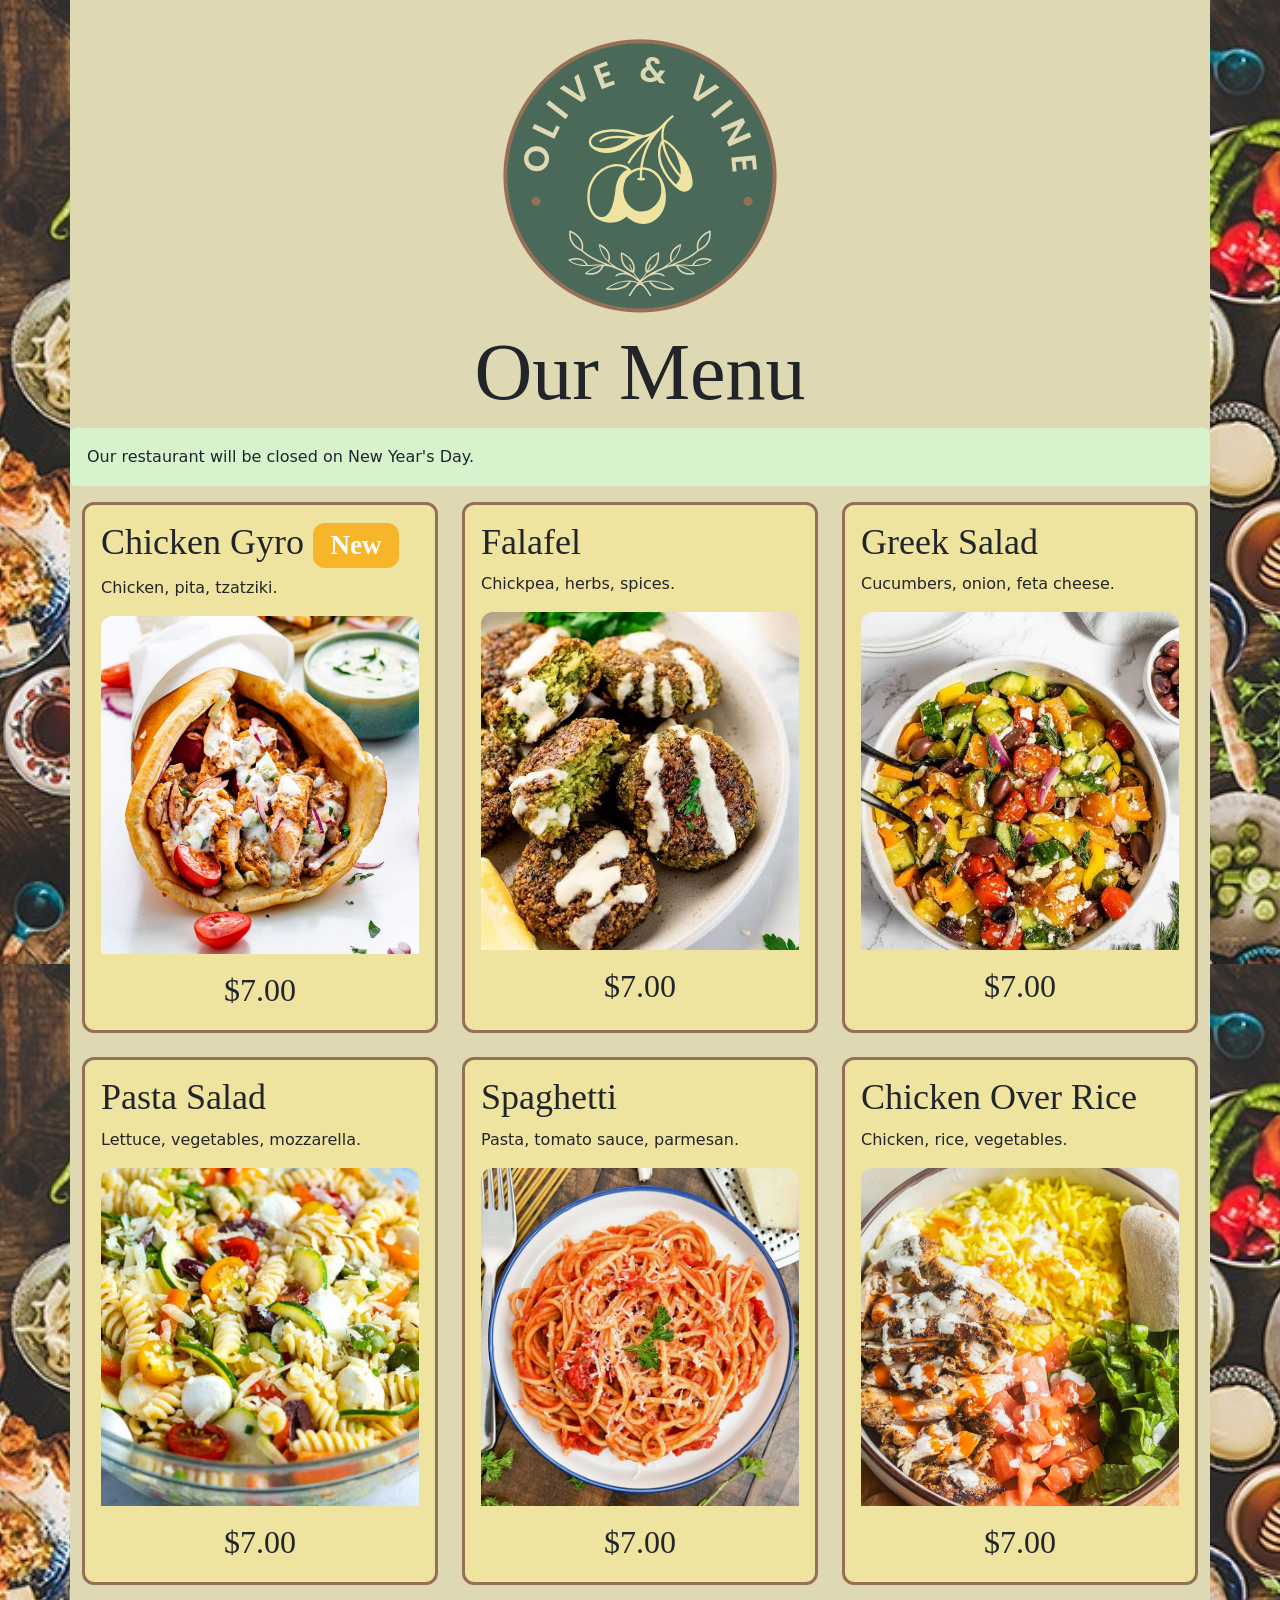
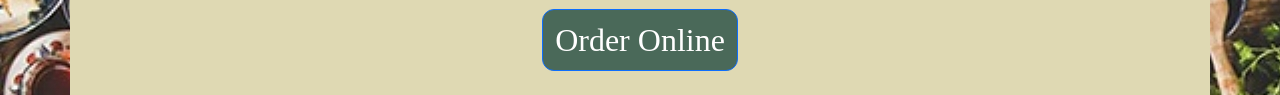
==== index.html @ fb7b9b20 "Fix images" ====
<!DOCTYPE html>
<html>
<head>
    <title>Olive & Vine Menu</title>
    <link href="https://cdn.jsdelivr.net/npm/bootstrap@5.3.8/dist/css/bootstrap.min.css" rel="stylesheet" integrity="sha384-sRIl4kxILFvY47J16cr9ZwB07vP4J8+LH7qKQnuqkuIAvNWLzeN8tE5YBujZqJLB" crossorigin="anonymous">
    <link rel="stylesheet" href="styles.css">
</head>
<body>
    <div class="container py-4">
        <div class="row">
            <div class="col-12">
                <div class="text-center">
                    <img src="images/logo.png" class="img-fluid" alt="Olive & Vine Logo">
                </div>
            </div>
        </div>

        <div class="row">
            <div class="col-12 text-center">
                <h1>Our Menu</h1>
            </div>
            <div class="col-12 alert">
                Our restaurant will be closed on New Year's Day.
            </div>
        </div>

        <div class="row g-4" id="menu-items">
            <div class="col-6 col-lg-4">
                <div class="card h-100">
                    <div class="card-body">
                        <h2 class="card-title">Chicken Gyro <span class="badge">New</span></h2>
                        <p class="card-text">Chicken, pita, tzatziki.</p>
                        <img src="images/chicken_gyro.jpg" class="card-img-top menu-img" alt="Chicken Gyro">
                        <p class="card-text text-center price">$7.00</p>
                    </div>
                </div>
            </div>           

            <div class="col-6 col-lg-4">
                <div class="card h-100">
                    <div class="card-body">
                        <h2 class="card-title">Falafel</h2>
                        <p class="card-text">Chickpea, herbs, spices.</p>
                        <img src="images/falafel.jpg" class="card-img-top menu-img" alt="Falafel">
                        <p class="card-text text-center price">$7.00</p>
                    </div>
                </div>
            </div>

            <div class="col-6 col-lg-4">
                <div class="card h-100">
                    <div class="card-body">
                        <h2 class="card-title">Greek Salad</h2>
                        <p class="card-text">Cucumbers, onion, feta cheese.</p>
                        <img src="images/greek_salad.jpg" class="card-img-top menu-img" alt="Greek Salad">
                        <p class="card-text text-center price">$7.00</p>
                    </div>
                </div>
            </div>
            
            <div class="col-6 col-lg-4">
                <div class="card h-100">
                    <div class="card-body">
                        <h2 class="card-title">Pasta Salad</h2>
                        <p class="card-text">Lettuce, vegetables, mozzarella.</p>
                        <img src="images/pasta_salad.jpg" class="card-img-top menu-img" alt="Pasta Salad">
                        <p class="card-text text-center price">$7.00</p>
                    </div>
                </div>
            </div>  

            <div class="col-6 col-lg-4">
                <div class="card h-100">
                    <div class="card-body">
                        <h2 class="card-title">Spaghetti</h2>
                        <p class="card-text">Pasta, tomato sauce, parmesan.</p>
                        <img src="images/spaghetti.png" class="card-img-top menu-img" alt="Spaghetti">
                        <p class="card-text text-center price">$7.00</p>
                    </div>
                </div>
            </div>

            <div class="col-6 col-lg-4">
                <div class="card h-100">
                    <div class="card-body">
                        <h2 class="card-title">Chicken Over Rice</h2>
                        <p class="card-text">Chicken, rice, vegetables.</p>
                        <img src="images/chicken_over_rice.jpg" class="card-img-top menu-img" alt="Chicken Over Rice">
                        <p class="card-text text-center price">$7.00</p>
                    </div>
                </div>
            </div>
        </div>

        <div class="row">
            <div class="col-12">
                <div class="text-center">
                    <a type="button" role="button" class="btn btn-primary" href="order.html">Order Online</a>
                </div>
            </div>
        </div>
    </div>
    <script src="https://cdn.jsdelivr.net/npm/bootstrap@5.3.8/dist/js/bootstrap.bundle.min.js" integrity="sha384-FKyoEForCGlyvwx9Hj09JcYn3nv7wiPVlz7YYwJrWVcXK/BmnVDxM+D2scQbITxI" crossorigin="anonymous"></script>
</body>
</html>
---- styles.css ----
body {
    background-image: url(images/menu_bg.jpg);
}

.container {
    background-color: rgb(223, 217, 179);
}

h1 {
    font-family: "Monaco";
    font-size: 80px;
}

.alert {
    background-color: rgba(213, 249, 213, 0.816);
}

#menu-items {
    padding-bottom: 24px;
}

.menu-img {
    height: 350px;
    object-fit: cover;
    border-radius: 12px;
    padding-bottom: 12px;
}

.card-title {
    font-family: "Monaco";
    font-size: 36px;
}

.card {
    background-color: rgb(238, 227, 159);
    border-radius: 12px;
    border: solid rgb(148, 112, 87);
}

.price {
    font-size: 32px;
    font-family: "Monaco";
}

.badge {
    background-color: rgb(247, 182, 42);
    border-radius: 12px;
}

.btn {
    background-color: rgb(74, 105, 89);
    color: white;
    font-size: 32px;
    font-family: "Monaco";
    border-radius: 12px;
}
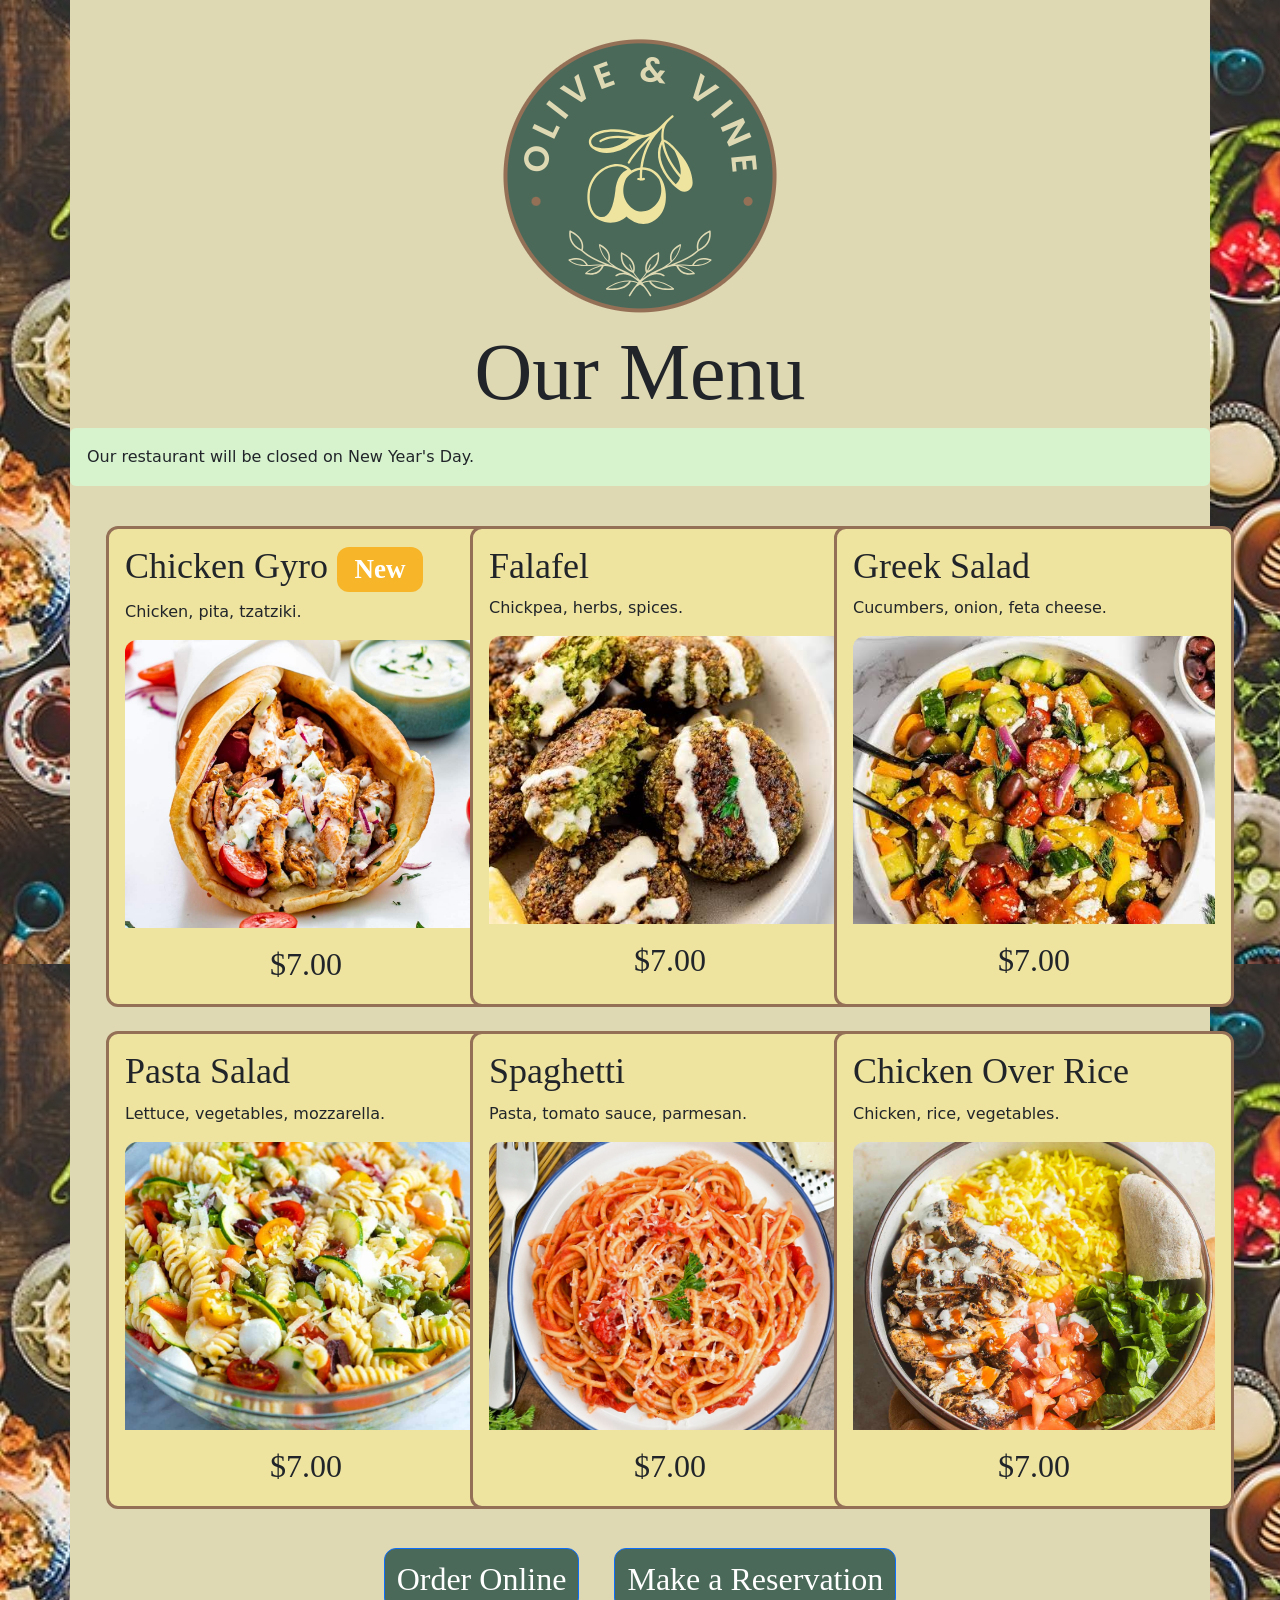
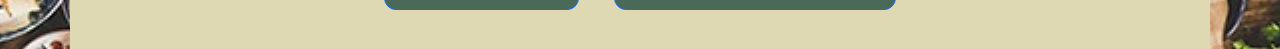
==== commit 7405e8eb: "Add reservation page" ====
--- a/index.html
+++ b/index.html
@@ -1,7 +1,12 @@
 <!DOCTYPE html>
-<html>
+<html lang="en">
 <head>
+    <meta charset="utf-8">
+    <meta name="viewport" content="width=device-width initial-scale=1">
+
     <title>Olive & Vine Menu</title>
+    <meta name="description" content="A website for a concept restaurant Olive & Vine">
+
     <link href="https://cdn.jsdelivr.net/npm/bootstrap@5.3.8/dist/css/bootstrap.min.css" rel="stylesheet" integrity="sha384-sRIl4kxILFvY47J16cr9ZwB07vP4J8+LH7qKQnuqkuIAvNWLzeN8tE5YBujZqJLB" crossorigin="anonymous">
     <link rel="stylesheet" href="styles.css">
 </head>
@@ -96,6 +101,7 @@
             <div class="col-12">
                 <div class="text-center">
                     <a type="button" role="button" class="btn btn-primary" href="order.html">Order Online</a>
+                    <a type="button" role="button" class="btn btn-primary" href="reservation.html">Make a Reservation</a>
                 </div>
             </div>
         </div>
--- a/styles.css
+++ b/styles.css
@@ -16,11 +16,11 @@
 }
 
 #menu-items {
-    padding-bottom: 24px;
+    padding: 24px;
 }
 
 .menu-img {
-    height: 350px;
+    height: 300px;
     object-fit: cover;
     border-radius: 12px;
     padding-bottom: 12px;
@@ -35,6 +35,8 @@
     background-color: rgb(238, 227, 159);
     border-radius: 12px;
     border: solid rgb(148, 112, 87);
+    height: 550px;
+    width: 400px;
 }
 
 .price {
@@ -53,6 +55,10 @@
     font-size: 32px;
     font-family: "Monaco";
     border-radius: 12px;
+    margin: 15px;
 }
 
+label {
+    padding-bottom: 15px;
+}
 
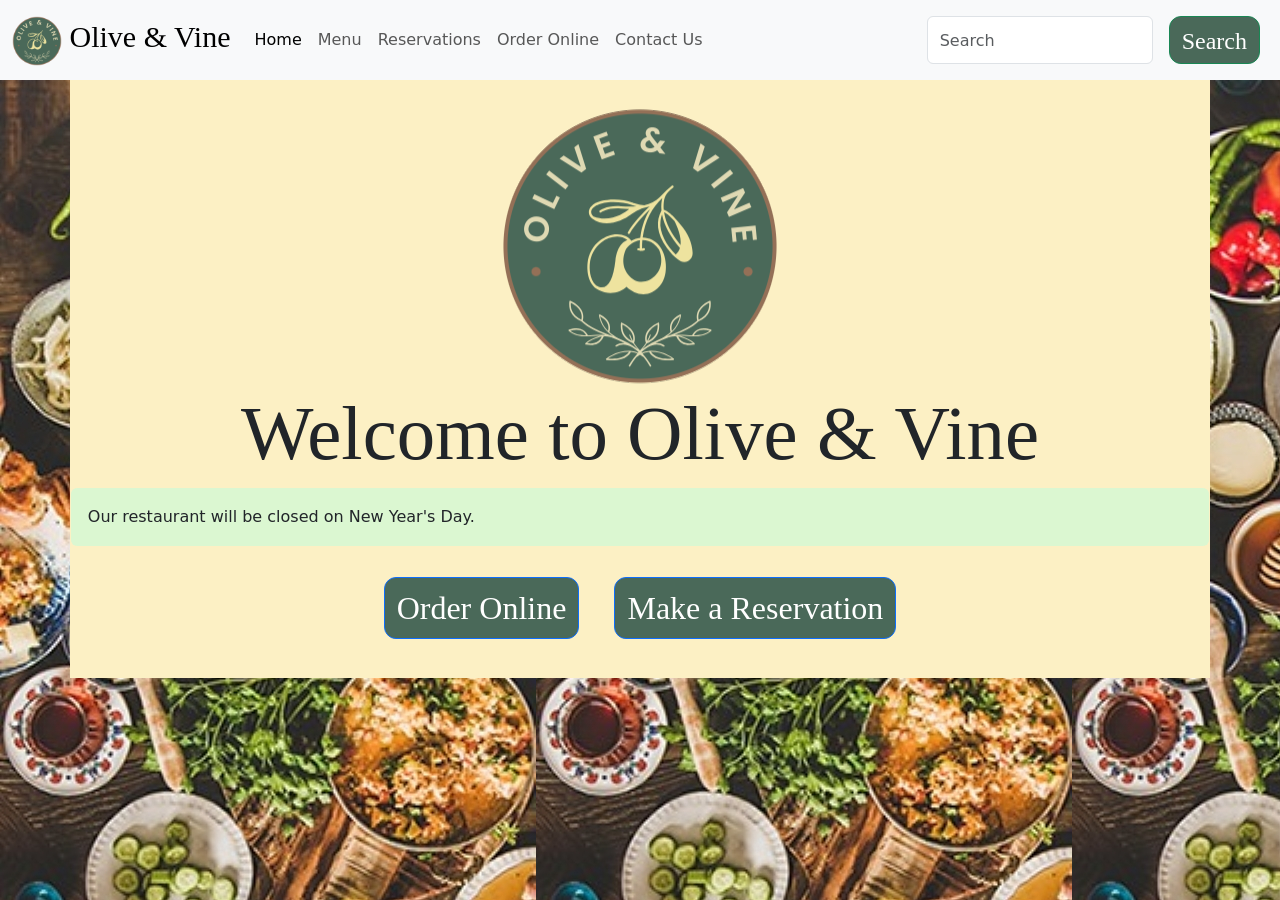
==== commit f702b5b5: "Make menu responisive" ====
--- a/index.html
+++ b/index.html
@@ -4,17 +4,52 @@
     <meta charset="utf-8">
     <meta name="viewport" content="width=device-width initial-scale=1">
 
-    <title>Olive & Vine Menu</title>
+    <title>Olive & Vine</title>
     <meta name="description" content="A website for a concept restaurant Olive & Vine">
 
     <link href="https://cdn.jsdelivr.net/npm/bootstrap@5.3.8/dist/css/bootstrap.min.css" rel="stylesheet" integrity="sha384-sRIl4kxILFvY47J16cr9ZwB07vP4J8+LH7qKQnuqkuIAvNWLzeN8tE5YBujZqJLB" crossorigin="anonymous">
     <link rel="stylesheet" href="styles.css">
 </head>
 <body>
+    <nav class="navigation navbar navbar-expand-lg sticky-top bg-light" >
+        <div class="navigation container-fluid">
+            <a class="navbar-brand nav-logo" href="#">
+                <img src="images/logo.png" alt="Logo" class="nav-logo" width="50" height="50" class="d-inline-block">
+                Olive & Vine
+            </a>
+            <button class="navbar-toggler" type="button" data-bs-toggle="collapse" data-bs-target="#pages" aria-controls="pages" aria-expanded="false" aria-label="Toggle navigation">
+                <span class="navbar-toggler-icon"></span>
+            </button>
+            <div class="collapse navbar-collapse" id="pages">
+                <ul class="navbar-nav me-auto">
+                    <li class="nav-item">
+                        <a class="nav-link active" aria-current="page" href="#">Home</a>
+                    </li>
+                    <li class="nav-item">
+                        <a class="nav-link" href="menu.html">Menu</a>
+                    </li>
+                    <li class="nav-item">
+                        <a class="nav-link" href="reservation.html">Reservations</a>
+                    </li>
+                    <li class="nav-item">
+                        <a class="nav-link" href="order.html">Order Online</a>
+                    </li>
+                    <li class="nav-item">
+                        <a class="nav-link" href="contact.html">Contact Us</a>
+                    </li>
+                </ul>
+                <form class="d-flex" role="search">
+                    <input class="form-control me-2 nav-search" type="search" placeholder="Search" aria-label="Search">
+                    <button class="btn btn-outline-success nav-search" id="nav-search-btn" type="submit">Search</button>
+                </form>
+            </div>
+        </div>
+    </nav>
+    
     <div class="container py-4">
         <div class="row">
             <div class="col-12">
-                <div class="text-center">
+                <div class="text-center logo">
                     <img src="images/logo.png" class="img-fluid" alt="Olive & Vine Logo">
                 </div>
             </div>
@@ -22,78 +57,10 @@
 
         <div class="row">
             <div class="col-12 text-center">
-                <h1>Our Menu</h1>
+                <h1>Welcome to Olive & Vine</h1>
             </div>
             <div class="col-12 alert">
                 Our restaurant will be closed on New Year's Day.
-            </div>
-        </div>
-
-        <div class="row g-4" id="menu-items">
-            <div class="col-6 col-lg-4">
-                <div class="card h-100">
-                    <div class="card-body">
-                        <h2 class="card-title">Chicken Gyro <span class="badge">New</span></h2>
-                        <p class="card-text">Chicken, pita, tzatziki.</p>
-                        <img src="images/chicken_gyro.jpg" class="card-img-top menu-img" alt="Chicken Gyro">
-                        <p class="card-text text-center price">$7.00</p>
-                    </div>
-                </div>
-            </div>           
-
-            <div class="col-6 col-lg-4">
-                <div class="card h-100">
-                    <div class="card-body">
-                        <h2 class="card-title">Falafel</h2>
-                        <p class="card-text">Chickpea, herbs, spices.</p>
-                        <img src="images/falafel.jpg" class="card-img-top menu-img" alt="Falafel">
-                        <p class="card-text text-center price">$7.00</p>
-                    </div>
-                </div>
-            </div>
-
-            <div class="col-6 col-lg-4">
-                <div class="card h-100">
-                    <div class="card-body">
-                        <h2 class="card-title">Greek Salad</h2>
-                        <p class="card-text">Cucumbers, onion, feta cheese.</p>
-                        <img src="images/greek_salad.jpg" class="card-img-top menu-img" alt="Greek Salad">
-                        <p class="card-text text-center price">$7.00</p>
-                    </div>
-                </div>
-            </div>
-            
-            <div class="col-6 col-lg-4">
-                <div class="card h-100">
-                    <div class="card-body">
-                        <h2 class="card-title">Pasta Salad</h2>
-                        <p class="card-text">Lettuce, vegetables, mozzarella.</p>
-                        <img src="images/pasta_salad.jpg" class="card-img-top menu-img" alt="Pasta Salad">
-                        <p class="card-text text-center price">$7.00</p>
-                    </div>
-                </div>
-            </div>  
-
-            <div class="col-6 col-lg-4">
-                <div class="card h-100">
-                    <div class="card-body">
-                        <h2 class="card-title">Spaghetti</h2>
-                        <p class="card-text">Pasta, tomato sauce, parmesan.</p>
-                        <img src="images/spaghetti.png" class="card-img-top menu-img" alt="Spaghetti">
-                        <p class="card-text text-center price">$7.00</p>
-                    </div>
-                </div>
-            </div>
-
-            <div class="col-6 col-lg-4">
-                <div class="card h-100">
-                    <div class="card-body">
-                        <h2 class="card-title">Chicken Over Rice</h2>
-                        <p class="card-text">Chicken, rice, vegetables.</p>
-                        <img src="images/chicken_over_rice.jpg" class="card-img-top menu-img" alt="Chicken Over Rice">
-                        <p class="card-text text-center price">$7.00</p>
-                    </div>
-                </div>
             </div>
         </div>
 
--- a/styles.css
+++ b/styles.css
@@ -2,13 +2,39 @@
     background-image: url(images/menu_bg.jpg);
 }
 
+.nav-logo {
+    font-family: "Monaco";
+    font-size: 30px;
+}
+
+.nav-search {
+    height: 3rem;
+    margin: auto;
+}
+
+#nav-search-btn {
+    font-size: 1.5rem;
+    margin: .5rem;
+}
+
+.logo {
+    width: 30vw;
+    margin: auto;
+}
+
+.header, .buttons {
+    background-color: rgb(252, 240, 196);
+    padding: 1%;
+}
+
 .container {
-    background-color: rgb(223, 217, 179);
+    background-color: rgb(252, 240, 196);
+    padding: 1%;
 }
 
 h1 {
     font-family: "Monaco";
-    font-size: 80px;
+    font-size: max(32px, 6vw);
 }
 
 .alert {
@@ -16,32 +42,41 @@
 }
 
 #menu-items {
-    padding: 24px;
+    padding: 2vw;
 }
 
 .menu-img {
-    height: 300px;
+    aspect-ratio: 1 / 1;
     object-fit: cover;
     border-radius: 12px;
-    padding-bottom: 12px;
+    object-position: center;
+    padding: .3em;
 }
 
 .card-title {
     font-family: "Monaco";
-    font-size: 36px;
+    font-size: max(24px, 3vw);
+    
 }
 
 .card {
-    background-color: rgb(238, 227, 159);
+    background-color: rgb(245, 238, 205);
     border-radius: 12px;
     border: solid rgb(148, 112, 87);
-    height: 550px;
-    width: 400px;
+    height: 20px;
+    width: 100%;
+    padding: 0px;
+    object-position: center;
+    max-width: 440px;
+    margin: 0 auto;
 }
 
+
 .price {
-    font-size: 32px;
+    font-size: max(24px, 2.5vw);
     font-family: "Monaco";
+    padding-top: .2em;
+    padding-bottom: .05em;
 }
 
 .badge {
@@ -52,7 +87,7 @@
 .btn {
     background-color: rgb(74, 105, 89);
     color: white;
-    font-size: 32px;
+    font-size: max(24px, 2.5vw);
     font-family: "Monaco";
     border-radius: 12px;
     margin: 15px;
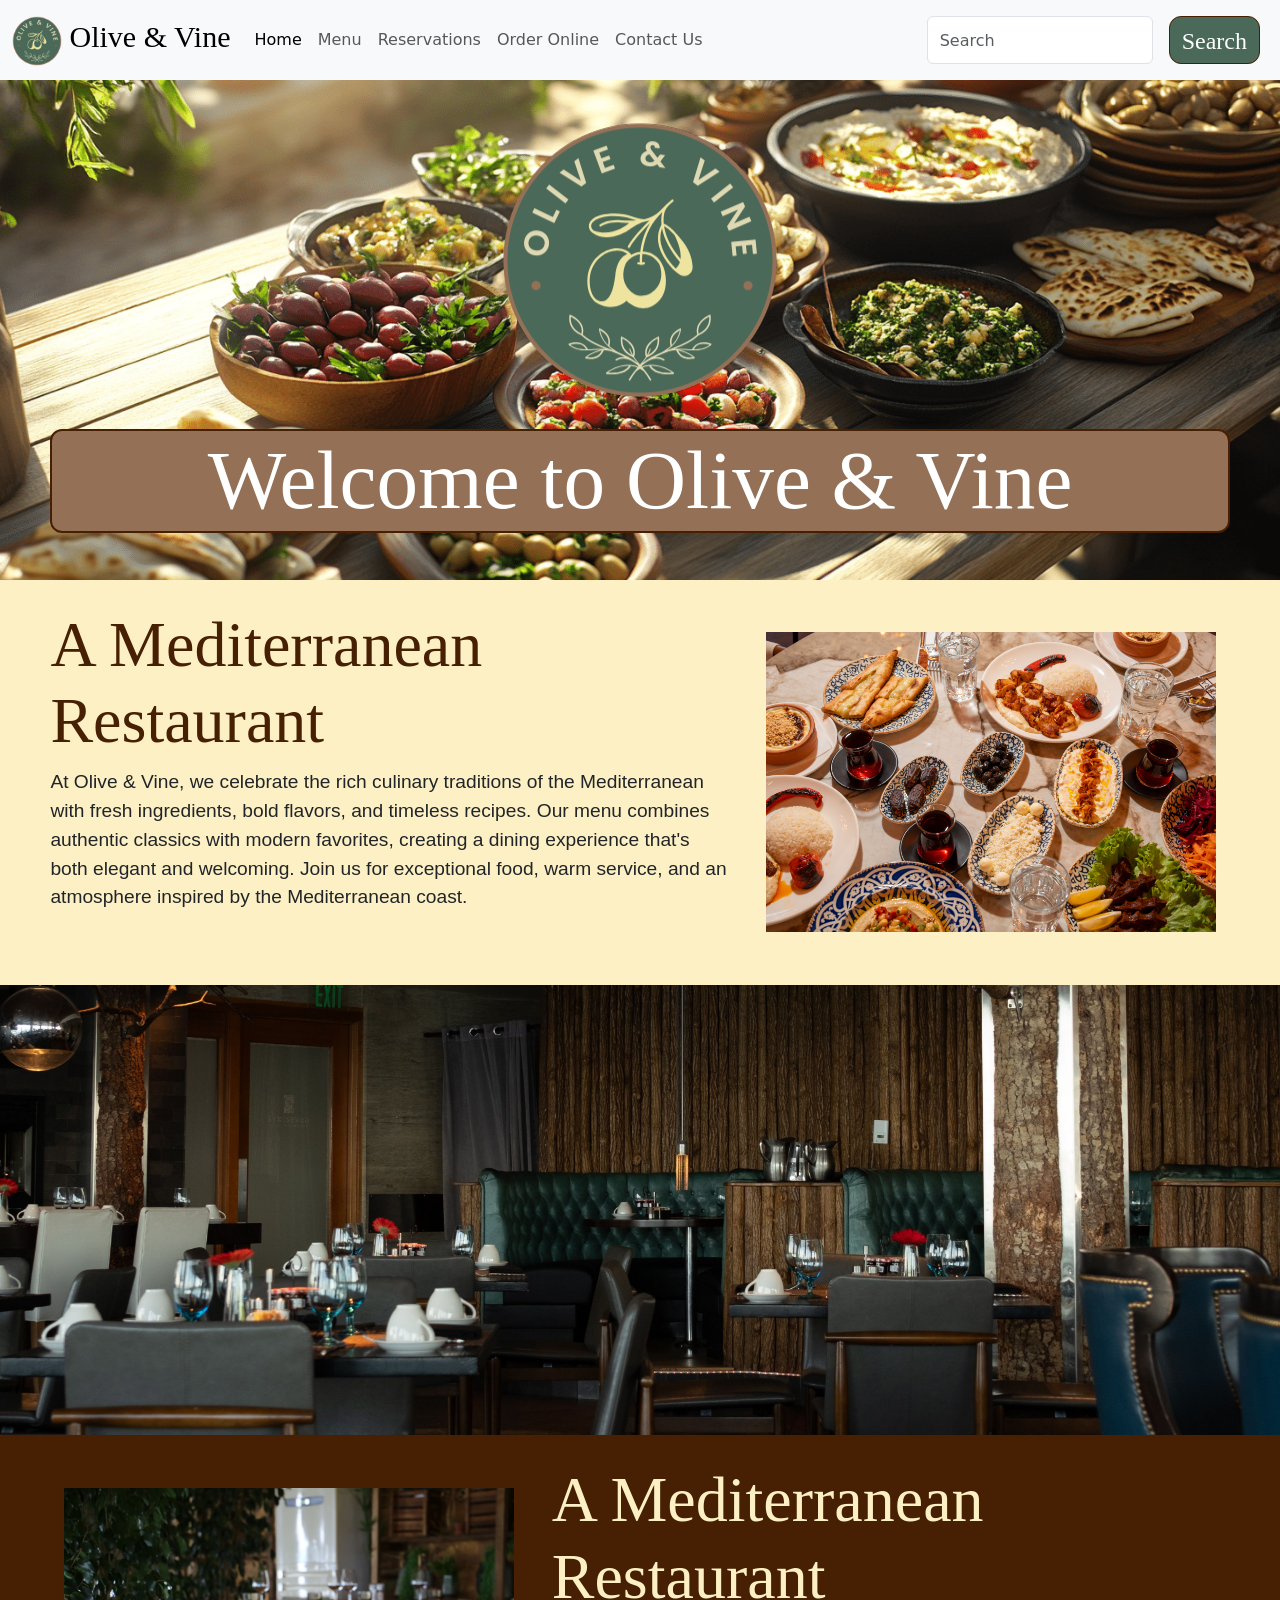
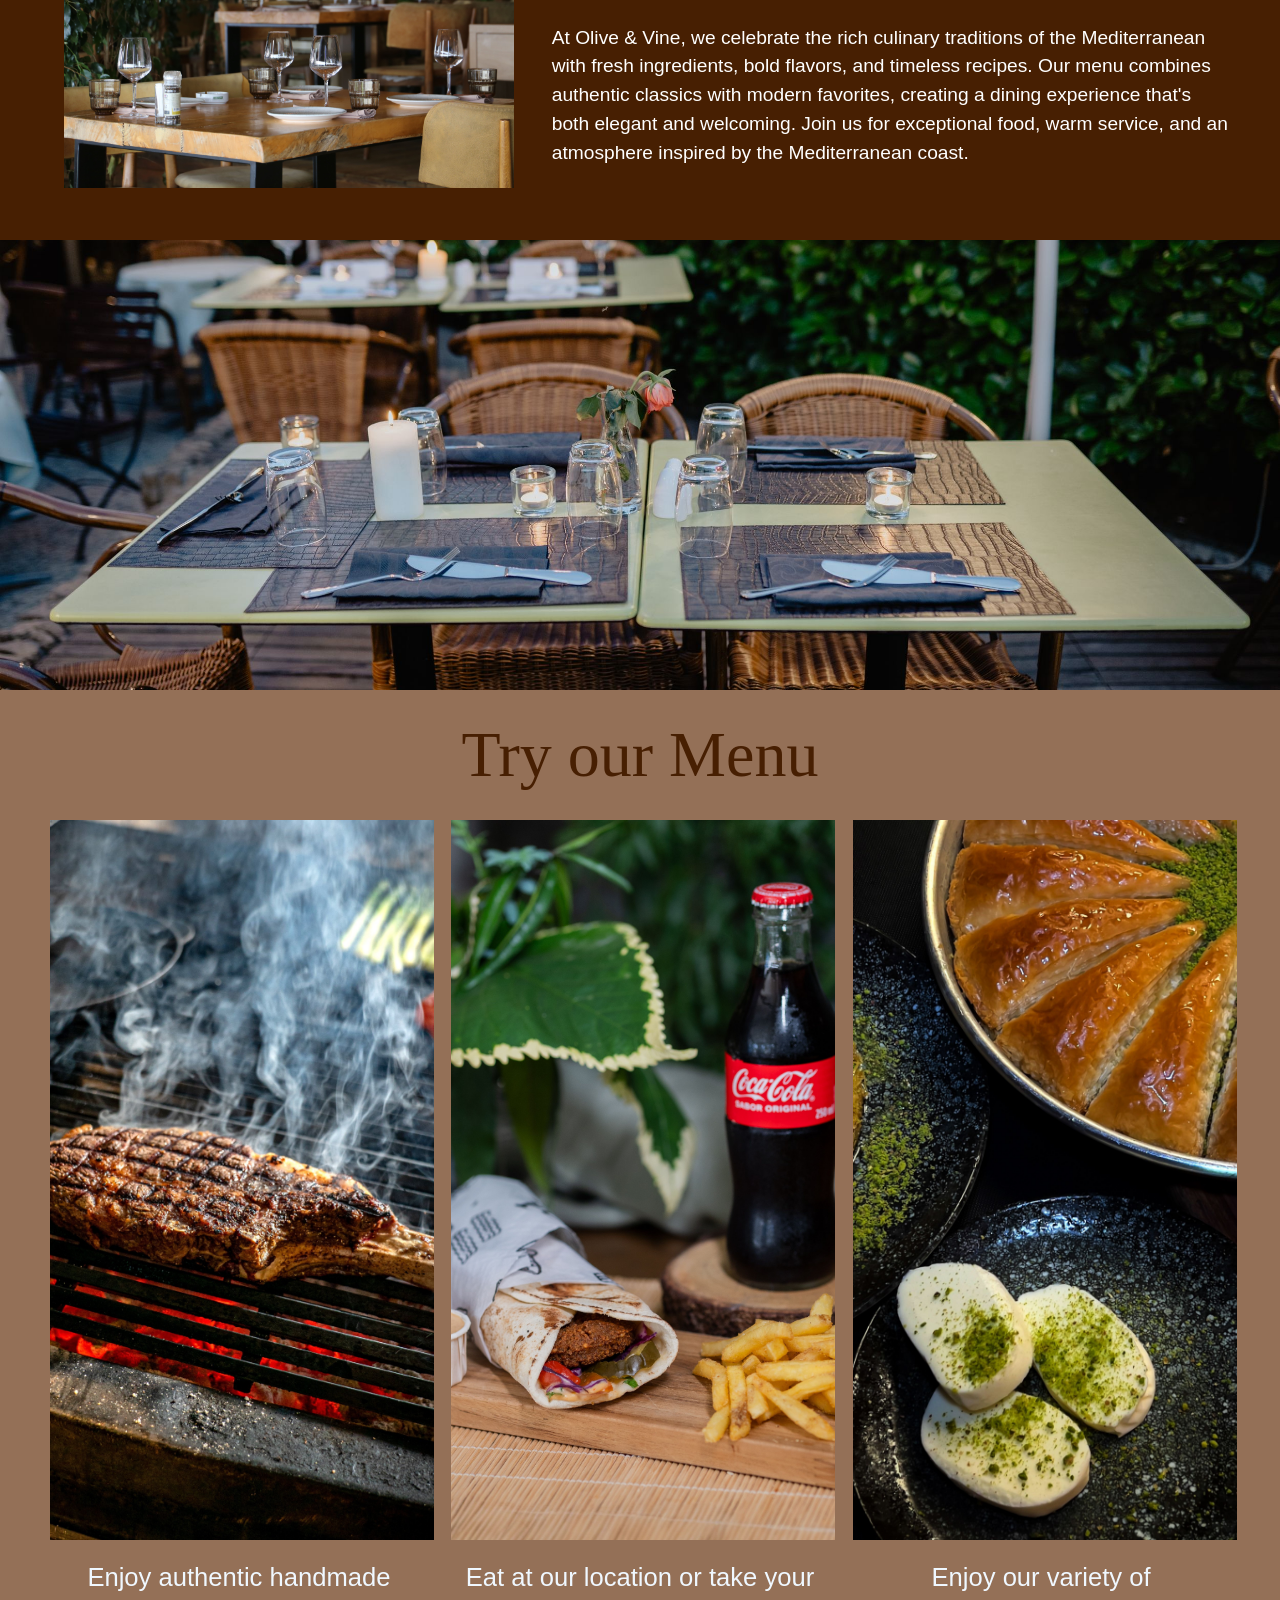
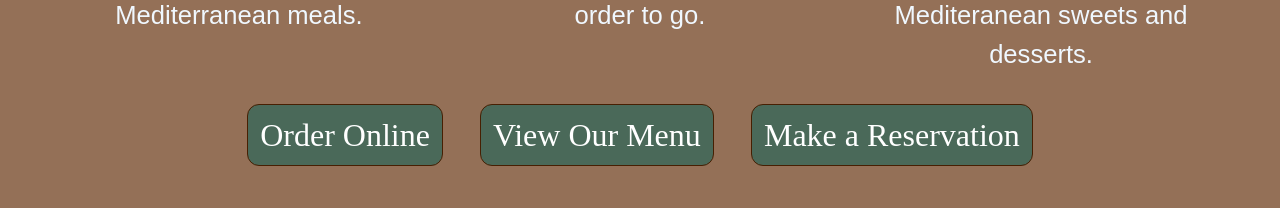
==== commit db990ac6: "Add homepage" ====
--- a/index.html
+++ b/index.html
@@ -8,7 +8,7 @@
     <meta name="description" content="A website for a concept restaurant Olive & Vine">
 
     <link href="https://cdn.jsdelivr.net/npm/bootstrap@5.3.8/dist/css/bootstrap.min.css" rel="stylesheet" integrity="sha384-sRIl4kxILFvY47J16cr9ZwB07vP4J8+LH7qKQnuqkuIAvNWLzeN8tE5YBujZqJLB" crossorigin="anonymous">
-    <link rel="stylesheet" href="styles.css">
+    <link rel="stylesheet" href="styles/styles.css">
 </head>
 <body>
     <nav class="navigation navbar navbar-expand-lg sticky-top bg-light" >
@@ -45,34 +45,90 @@
             </div>
         </div>
     </nav>
-    
-    <div class="container py-4">
-        <div class="row">
-            <div class="col-12">
-                <div class="text-center logo">
-                    <img src="images/logo.png" class="img-fluid" alt="Olive & Vine Logo">
+
+    <header>
+        <div class="container-fluid home-header">
+            <div class="row">
+                <div class="col-12">
+                    <div class="text-center logo">
+                        <img src="images/logo.png" class="img-fluid" alt="Olive & Vine Logo">
+                    </div>
+                </div>
+            </div>
+
+            <div class="row">
+                <div class="col-12 text-center">
+                    <h1>Welcome to Olive & Vine</h1>
                 </div>
             </div>
         </div>
+    </header>
 
-        <div class="row">
-            <div class="col-12 text-center">
-                <h1>Welcome to Olive & Vine</h1>
+    <main>
+        <div class="container-fluid">
+            <div class="row light">
+                <div class="col-12 col-md-7">
+                    <h2>
+                        A Mediterranean Restaurant
+                    </h2>
+                    <p>
+                        At Olive & Vine, we celebrate the rich culinary traditions of the Mediterranean with fresh ingredients, bold flavors, and timeless recipes. Our menu combines authentic classics with modern favorites, creating a dining experience that's both elegant and welcoming. Join us for exceptional food, warm service, and an atmosphere inspired by the Mediterranean coast.
+                    </p>
+                </div>
+                <div class="col-12 col-md-5 pics">
+                    <img src="images/food1.jpg" class="img-fluid">
+                </div>
             </div>
-            <div class="col-12 alert">
-                Our restaurant will be closed on New Year's Day.
+
+            <div class="row">
+                <div class="col-12 p-0">
+                    <img src="images/food-border.jpg" class="img-fluid food-border">
+                </div>
             </div>
-        </div>
 
-        <div class="row">
-            <div class="col-12">
-                <div class="text-center">
-                    <a type="button" role="button" class="btn btn-primary" href="order.html">Order Online</a>
-                    <a type="button" role="button" class="btn btn-primary" href="reservation.html">Make a Reservation</a>
+            <div class="row dark">
+                <div class="col-12 col-md-5 pics">
+                    <img src="images/res1.jpg" class="img-fluid">
+                </div>
+                <div class="col-12 col-md-7">
+                    <h2>A Mediterranean Restaurant</h2>
+                    <p>At Olive & Vine, we celebrate the rich culinary traditions of the Mediterranean with fresh ingredients, bold flavors, and timeless recipes. Our menu combines authentic classics with modern favorites, creating a dining experience that's both elegant and welcoming. Join us for exceptional food, warm service, and an atmosphere inspired by the Mediterranean coast.</p>
+                </div>
+            </div>
+
+            <div class="row">
+                <div class="col-12 p-0">
+                    <img src="images/food-border2.jpg" class="img-fluid food-border">
+                </div>
+            </div>
+
+            <div class="row med">
+                <div class="col-12 text-center">
+                    <h2>Try our Menu</h2>
+                </div>
+                <div class="col-12 col-md-4 text-center">
+                    <img src="images/menu1.jpg" class="menu">
+                    <p>Enjoy authentic handmade Mediterranean meals.</p>
+                </div>
+                <div class="col-12 col-md-4 text-center">
+                    <img src="images/menu2.jpg" class="menu">
+                    <p>Eat at our location or take your order to go.</p>
+                </div>
+                <div class="col-12 col-md-4 text-center">
+                    <img src="images/menu3.jpg" class="menu">
+                    <p>Enjoy our variety of Mediteranean sweets and desserts.</p>
+                </div>
+                <div class="col-12">
+                    <div class="text-center">
+                        <a type="button" role="button" class="btn btn-primary" href="order.html">Order Online</a>
+                        <a type="button" role="button" class="btn btn-primary" href="menu.html">View Our Menu</a>
+                        <a type="button" role="button" class="btn btn-primary" href="reservation.html">Make a Reservation</a>
+                    </div>
                 </div>
             </div>
         </div>
-    </div>
+    </main>
+
     <script src="https://cdn.jsdelivr.net/npm/bootstrap@5.3.8/dist/js/bootstrap.bundle.min.js" integrity="sha384-FKyoEForCGlyvwx9Hj09JcYn3nv7wiPVlz7YYwJrWVcXK/BmnVDxM+D2scQbITxI" crossorigin="anonymous"></script>
 </body>
 </html>
--- a/styles/styles.css
+++ b/styles/styles.css
@@ -0,0 +1,120 @@
+.nav-logo {
+    font-family: "Monaco";
+    font-size: 30px;
+}
+
+.nav-search {
+    height: 3rem;
+    margin: auto;
+}
+
+#nav-search-btn {
+    font-size: 1.5rem;
+    margin: .5rem;
+}
+
+header {
+    padding: 3%;
+    background-image: url(../images/home-header.jpg);
+    background-size: cover;
+    background-position: center;
+    background-repeat: no-repeat;
+}
+
+.light {
+    background-color: rgb(252, 240, 196);
+    margin-bottom: 0px;
+    padding: 3vh 3vw;
+    font-family: "Trebuchet MS", Arial, sans-serif;
+    font-size: max(16px, 1.5vw);;
+}
+
+.light h2 {
+    font-family: "Playfair Display", serif;
+    font-size: max(24px, 5vw);;
+    color: rgb(71, 31, 2);
+}
+
+.dark {
+    background-color: rgb(71, 31, 2);
+    color: white;
+    padding: 3vh 3vw;
+    font-family: "Trebuchet MS", Arial, sans-serif;
+    font-size: max(16px, 1.5vw);;
+}
+
+.dark h2 {
+    font-family: "Playfair Display", serif;
+    font-size: max(24px, 5vw);;
+    color: rgb(252, 240, 196);
+}
+
+.med {
+    background-color: rgb(148, 112, 87);
+    margin-bottom: 0px;
+    padding: 3vh 3vw;
+    font-family: "Trebuchet MS", Arial, sans-serif;
+    font-size: max(16px, 2vw);;
+    color: aliceblue;
+}
+
+.menu {
+    height: 80vh;
+    width: 30vw;
+    object-fit: cover;
+    object-position: center;
+    margin: 2vh auto;
+}
+
+.med h2 {
+    font-family: "Playfair Display", serif;
+    font-size: max(24px, 5vw);;
+    color: rgb(71, 31, 2);
+}
+
+.logo {
+    width: 30vw;
+    margin: auto;
+    padding-bottom: 3vh;
+}
+
+h1 {
+    font-family: "Playfair Display", serif;
+    font-size: max(32px, 6.5vw);
+    background-color: rgb(148, 112, 87);
+    border: solid 2px rgb(71, 31, 2);
+    border-radius: 12px;
+    color: white;
+}
+
+.pics {
+    padding: 2vw;
+}
+
+.food-border {
+    height: 50vh;
+    width: 100vw;
+    object-fit: cover;
+    margin: 0px;
+    object-position: center;
+}
+
+.badge {
+    background-color: rgb(247, 182, 42);
+    border-radius: 12px;
+}
+
+.btn {
+    background-color: rgb(74, 105, 89);
+    color: white;
+    font-size: max(24px, 2.5vw);
+    font-family: "Monaco";
+    border-radius: 12px;
+    margin: 15px;
+    border-color: rgb(71, 31, 2);
+}
+
+label {
+    padding-bottom: 15px;
+}
+
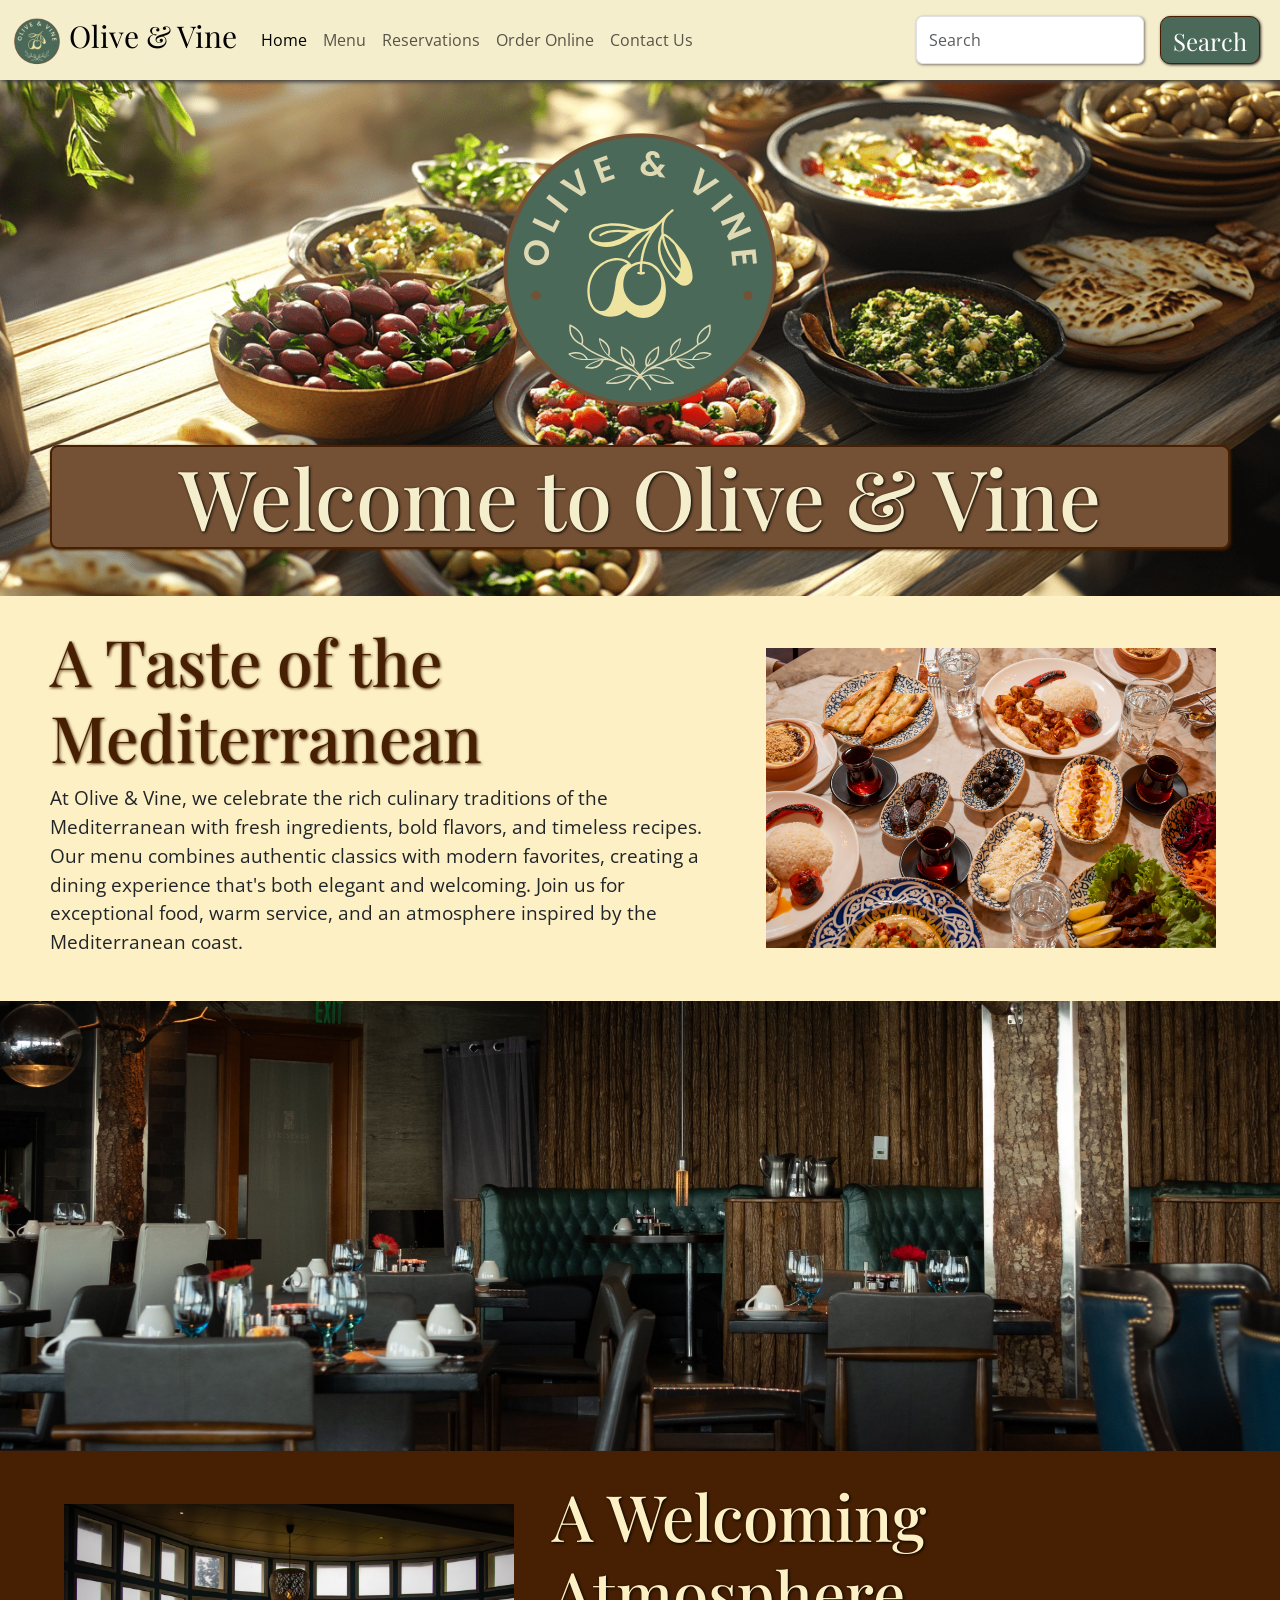
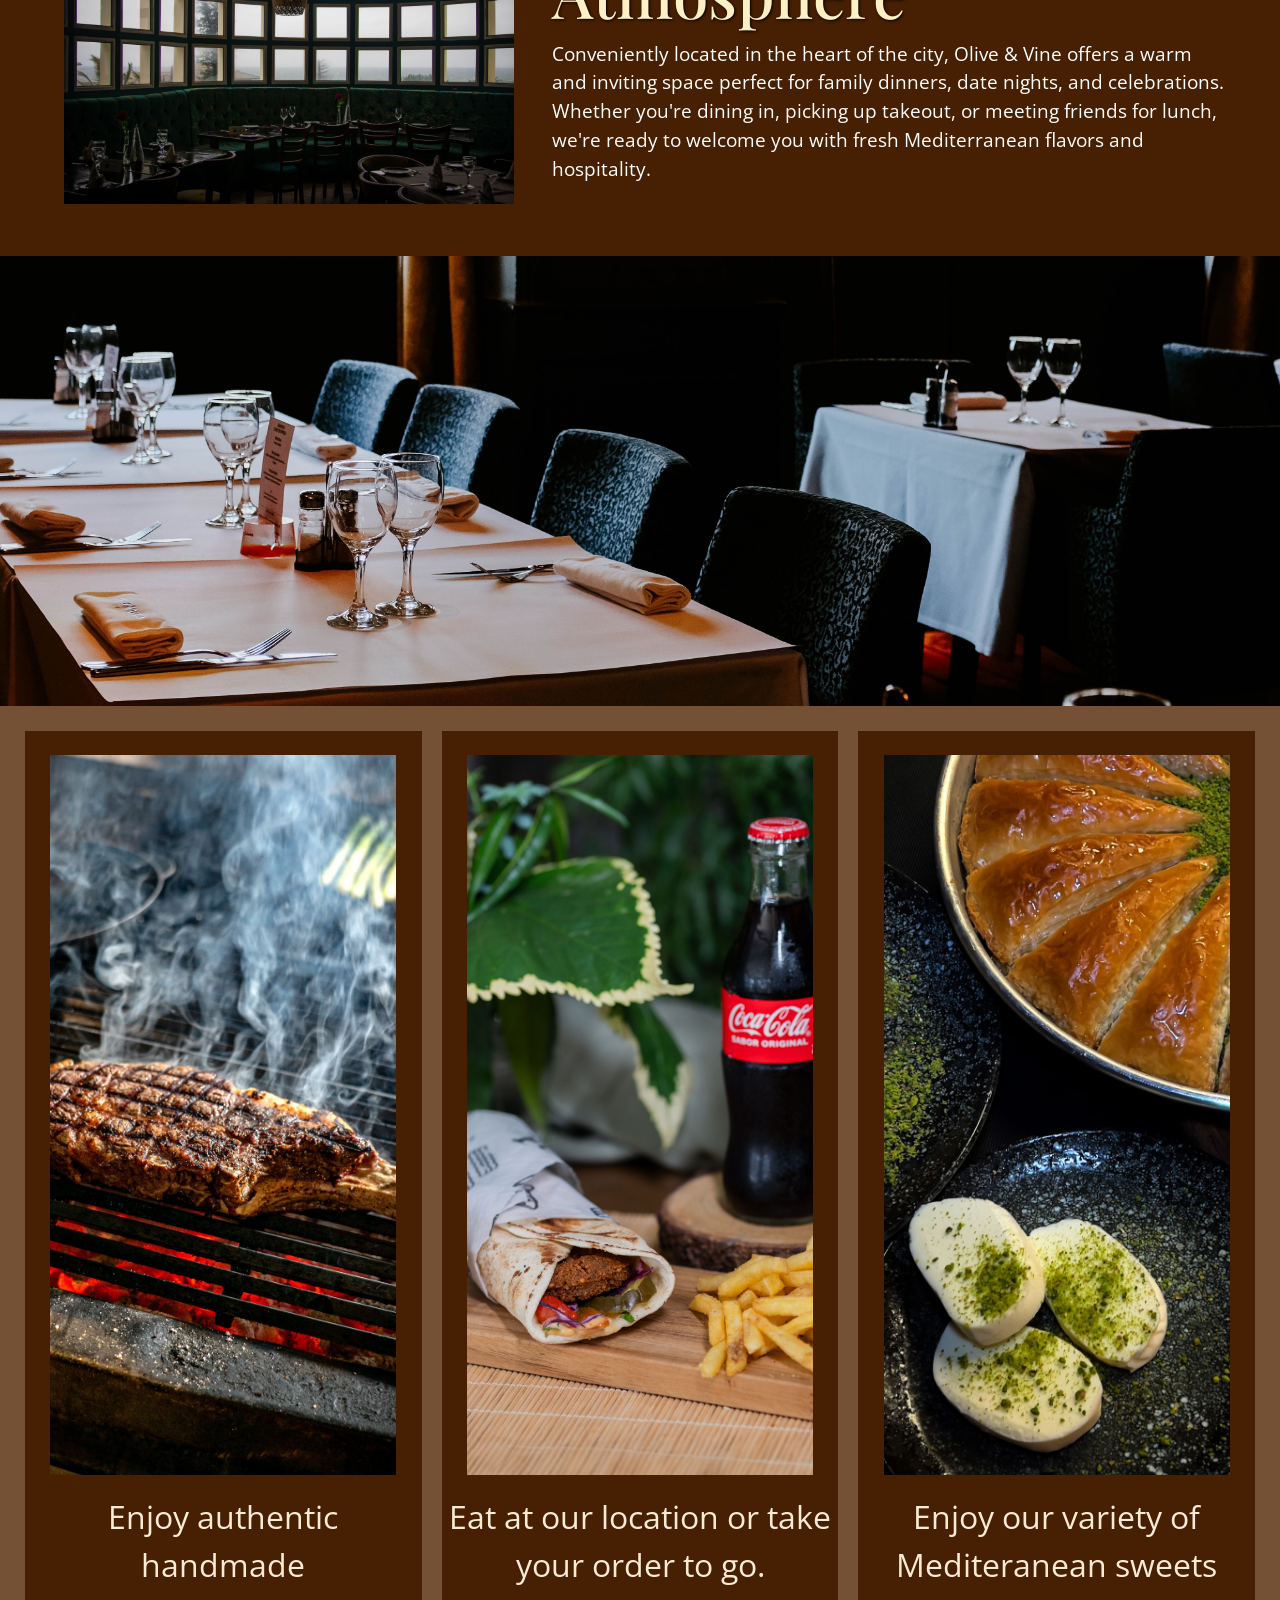
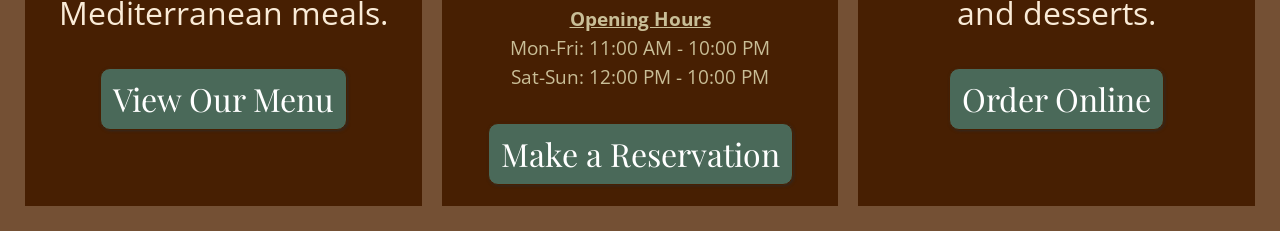
==== commit 3413c712: "Add screenshots" ====
--- a/index.html
+++ b/index.html
@@ -7,11 +7,17 @@
     <title>Olive & Vine</title>
     <meta name="description" content="A website for a concept restaurant Olive & Vine">
 
+    <link rel="preconnect" href="https://fonts.googleapis.com">
+    <link rel="preconnect" href="https://fonts.gstatic.com" crossorigin>
+    <link href="https://fonts.googleapis.com/css2?family=Open+Sans:ital,wght@0,300..800;1,300..800&family=Playfair+Display:ital,wght@0,400..900;1,400..900&display=swap" rel="stylesheet">
+
+
     <link href="https://cdn.jsdelivr.net/npm/bootstrap@5.3.8/dist/css/bootstrap.min.css" rel="stylesheet" integrity="sha384-sRIl4kxILFvY47J16cr9ZwB07vP4J8+LH7qKQnuqkuIAvNWLzeN8tE5YBujZqJLB" crossorigin="anonymous">
     <link rel="stylesheet" href="styles/styles.css">
+    <link rel="stylesheet" href="styles/home.css">
 </head>
 <body>
-    <nav class="navigation navbar navbar-expand-lg sticky-top bg-light" >
+    <nav class="navigation navbar navbar-expand-lg sticky-top" >
         <div class="navigation container-fluid">
             <a class="navbar-brand nav-logo" href="#">
                 <img src="images/logo.png" alt="Logo" class="nav-logo" width="50" height="50" class="d-inline-block">
@@ -68,12 +74,8 @@
         <div class="container-fluid">
             <div class="row light">
                 <div class="col-12 col-md-7">
-                    <h2>
-                        A Mediterranean Restaurant
-                    </h2>
-                    <p>
-                        At Olive & Vine, we celebrate the rich culinary traditions of the Mediterranean with fresh ingredients, bold flavors, and timeless recipes. Our menu combines authentic classics with modern favorites, creating a dining experience that's both elegant and welcoming. Join us for exceptional food, warm service, and an atmosphere inspired by the Mediterranean coast.
-                    </p>
+                    <h2>A Taste of the Mediterranean</h2>
+                    <p>At Olive & Vine, we celebrate the rich culinary traditions of the Mediterranean with fresh ingredients, bold flavors, and timeless recipes. Our menu combines authentic classics with modern favorites, creating a dining experience that's both elegant and welcoming. Join us for exceptional food, warm service, and an atmosphere inspired by the Mediterranean coast.</p>
                 </div>
                 <div class="col-12 col-md-5 pics">
                     <img src="images/food1.jpg" class="img-fluid">
@@ -82,48 +84,42 @@
 
             <div class="row">
                 <div class="col-12 p-0">
-                    <img src="images/food-border.jpg" class="img-fluid food-border">
+                    <img src="images/restaurant/res3.jpg" class="img-fluid food-border">
                 </div>
             </div>
 
             <div class="row dark">
                 <div class="col-12 col-md-5 pics">
-                    <img src="images/res1.jpg" class="img-fluid">
+                    <img src="images/restaurant/res1.jpg" class="img-fluid">
                 </div>
                 <div class="col-12 col-md-7">
-                    <h2>A Mediterranean Restaurant</h2>
-                    <p>At Olive & Vine, we celebrate the rich culinary traditions of the Mediterranean with fresh ingredients, bold flavors, and timeless recipes. Our menu combines authentic classics with modern favorites, creating a dining experience that's both elegant and welcoming. Join us for exceptional food, warm service, and an atmosphere inspired by the Mediterranean coast.</p>
+                    <h2>A Welcoming Atmosphere</h2>
+                    <p>Conveniently located in the heart of the city, Olive & Vine offers a warm and inviting space perfect for family dinners, date nights, and celebrations. Whether you're dining in, picking up takeout, or meeting friends for lunch, we're ready to welcome you with fresh Mediterranean flavors and hospitality.</p>
                 </div>
             </div>
 
             <div class="row">
                 <div class="col-12 p-0">
-                    <img src="images/food-border2.jpg" class="img-fluid food-border">
+                    <img src="images/restaurant/res2.jpg" class="img-fluid food-border">
                 </div>
             </div>
 
             <div class="row med">
-                <div class="col-12 text-center">
-                    <h2>Try our Menu</h2>
-                </div>
-                <div class="col-12 col-md-4 text-center">
+                <div class="col-12 col-md-4 text-center section">
                     <img src="images/menu1.jpg" class="menu">
                     <p>Enjoy authentic handmade Mediterranean meals.</p>
+                    <a type="button" role="button" class="btn" href="menu.html">View Our Menu</a>
                 </div>
-                <div class="col-12 col-md-4 text-center">
+                <div class="col-12 col-md-4 text-center section">
                     <img src="images/menu2.jpg" class="menu">
                     <p>Eat at our location or take your order to go.</p>
+                    <p id="hours"><u><b>Opening Hours</b></u><br/>Mon-Fri: 11:00 AM - 10:00 PM <br/>Sat-Sun: 12:00 PM - 10:00 PM</p>
+                    <a type="button" role="button" class="btn" href="reservation.html">Make a Reservation</a>
                 </div>
-                <div class="col-12 col-md-4 text-center">
+                <div class="col-12 col-md-4 text-center section">
                     <img src="images/menu3.jpg" class="menu">
                     <p>Enjoy our variety of Mediteranean sweets and desserts.</p>
-                </div>
-                <div class="col-12">
-                    <div class="text-center">
-                        <a type="button" role="button" class="btn btn-primary" href="order.html">Order Online</a>
-                        <a type="button" role="button" class="btn btn-primary" href="menu.html">View Our Menu</a>
-                        <a type="button" role="button" class="btn btn-primary" href="reservation.html">Make a Reservation</a>
-                    </div>
+                    <a type="button" role="button" class="btn" href="order.html">Order Online</a>
                 </div>
             </div>
         </div>
--- a/styles/styles.css
+++ b/styles/styles.css
@@ -1,11 +1,17 @@
+body {
+    background-color: rgb(71, 31, 2);
+    font-family: "Open Sans", Arial, sans-serif;
+}
+
 .nav-logo {
-    font-family: "Monaco";
+    font-family: "Playfair Display", serif;
     font-size: 30px;
 }
 
 .nav-search {
     height: 3rem;
     margin: auto;
+    box-shadow: 1px 1px 3px rgb(128, 120, 114);
 }
 
 #nav-search-btn {
@@ -13,90 +19,37 @@
     margin: .5rem;
 }
 
-header {
-    padding: 3%;
-    background-image: url(../images/home-header.jpg);
-    background-size: cover;
-    background-position: center;
-    background-repeat: no-repeat;
+.navbar {
+    background-color: rgb(245, 238, 205);
+    box-shadow: 1px 2px 4px rgb(63, 62, 62);
 }
 
-.light {
-    background-color: rgb(252, 240, 196);
-    margin-bottom: 0px;
-    padding: 3vh 3vw;
-    font-family: "Trebuchet MS", Arial, sans-serif;
-    font-size: max(16px, 1.5vw);;
+h1 {
+    font-family: "Playfair Display", serif;
+    color: rgb(245, 238, 205);
+    text-shadow: 1px 1px 3px black;
+    font-size: max(32px, 6.5vw);
 }
 
-.light h2 {
+h2 {
     font-family: "Playfair Display", serif;
-    font-size: max(24px, 5vw);;
     color: rgb(71, 31, 2);
-}
-
-.dark {
-    background-color: rgb(71, 31, 2);
-    color: white;
-    padding: 3vh 3vw;
-    font-family: "Trebuchet MS", Arial, sans-serif;
-    font-size: max(16px, 1.5vw);;
-}
-
-.dark h2 {
-    font-family: "Playfair Display", serif;
-    font-size: max(24px, 5vw);;
-    color: rgb(252, 240, 196);
-}
-
-.med {
-    background-color: rgb(148, 112, 87);
-    margin-bottom: 0px;
-    padding: 3vh 3vw;
-    font-family: "Trebuchet MS", Arial, sans-serif;
-    font-size: max(16px, 2vw);;
-    color: aliceblue;
-}
-
-.menu {
-    height: 80vh;
-    width: 30vw;
-    object-fit: cover;
-    object-position: center;
-    margin: 2vh auto;
-}
-
-.med h2 {
-    font-family: "Playfair Display", serif;
-    font-size: max(24px, 5vw);;
-    color: rgb(71, 31, 2);
+    text-shadow: 1px 1px 3px rgb(71, 31, 2);
+    font-size: max(24px, 5vw);
 }
 
 .logo {
     width: 30vw;
     margin: auto;
-    padding-bottom: 3vh;
 }
 
-h1 {
-    font-family: "Playfair Display", serif;
-    font-size: max(32px, 6.5vw);
-    background-color: rgb(148, 112, 87);
-    border: solid 2px rgb(71, 31, 2);
-    border-radius: 12px;
-    color: white;
+.container {
+    background-color: rgb(245, 238, 205);
+    padding: 1%;
 }
 
-.pics {
-    padding: 2vw;
-}
-
-.food-border {
-    height: 50vh;
-    width: 100vw;
-    object-fit: cover;
-    margin: 0px;
-    object-position: center;
+.alert {
+    background-color: rgba(213, 249, 213, 0.816);
 }
 
 .badge {
@@ -108,13 +61,19 @@
     background-color: rgb(74, 105, 89);
     color: white;
     font-size: max(24px, 2.5vw);
-    font-family: "Monaco";
-    border-radius: 12px;
+    font-family: "Playfair Display", serif;
+    border-radius: 10px;
     margin: 15px;
     border-color: rgb(71, 31, 2);
+    box-shadow: 1px 1px 3px rgb(48, 39, 33);
+    --bs-btn-active-bg: rgb(37, 54, 45);
+    --bs-btn-active-color: rgb(245, 238, 205);
+    --bs-btn-active-border-color: rgb(71, 31, 2);
 }
 
-label {
-    padding-bottom: 15px;
-}
-
+.btn:hover, .btn:focus, .btn:focus-visible {
+    background-color: rgb(55, 80, 67);
+    color: rgb(245, 238, 205);
+    border-color: rgb(71, 31, 2);
+    box-shadow: 1px 1px 3px rgb(48, 39, 33);
+}
--- a/styles/home.css
+++ b/styles/home.css
@@ -0,0 +1,88 @@
+header {
+    padding: 3%;
+    background-image: url(../images/home-header.jpg);
+    background-size: cover;
+    background-position: center;
+    background-repeat: no-repeat;
+}
+
+.logo {
+    padding-bottom: 3vh;
+}
+
+h1 {
+    background-color: rgb(116, 80, 52);
+    border: solid 2px rgb(71, 31, 2);
+    border-radius: 8px;
+    box-shadow: 1px 1px 3px rgb(71, 31, 2);
+}
+
+.light {
+    background-color: rgb(252, 240, 196);
+    margin-bottom: 0px;
+    padding: 3vh 3vw;
+    font-size: max(16px, 1.5vw);;
+}
+
+.light h2 {
+    color: rgb(71, 31, 2);
+    text-shadow: 1px 1px 3px rgb(71, 31, 2);
+}
+
+.dark {
+    background-color: rgb(71, 31, 2);
+    color: white;
+    padding: 3vh 3vw;
+    font-size: max(16px, 1.5vw);;
+}
+
+.dark h2 {
+    color: rgb(252, 240, 196);
+    text-shadow: 1px 1px 3px black;
+}
+
+.med {
+    background-color: rgb(116, 80, 52);
+    padding: 2%;
+    font-size: max(24px, 2.5vw);;
+    color: antiquewhite;
+    display: flex;
+    gap: 20px;
+}
+
+.med h2 {
+    font-size: max(32px, 5vw);;
+}
+
+.section {
+    background-color: rgb(71, 31, 2);
+    min-width: 350px;
+    flex: 1;
+    padding: .5%;
+}
+
+#hours {
+    font-size: max(16px, 1.5vw);
+    color: rgb(201, 190, 151);
+}
+
+.menu {
+    height: 80vh;
+    width: 90%;
+    object-fit: cover;
+    object-position: center;
+    margin: 2vh auto;
+}
+
+.pics {
+    padding: 2vw;
+}
+
+.food-border {
+    height: 50vh;
+    width: 100vw;
+    object-fit: cover;
+    margin: 0px;
+    object-position: center;
+}
+
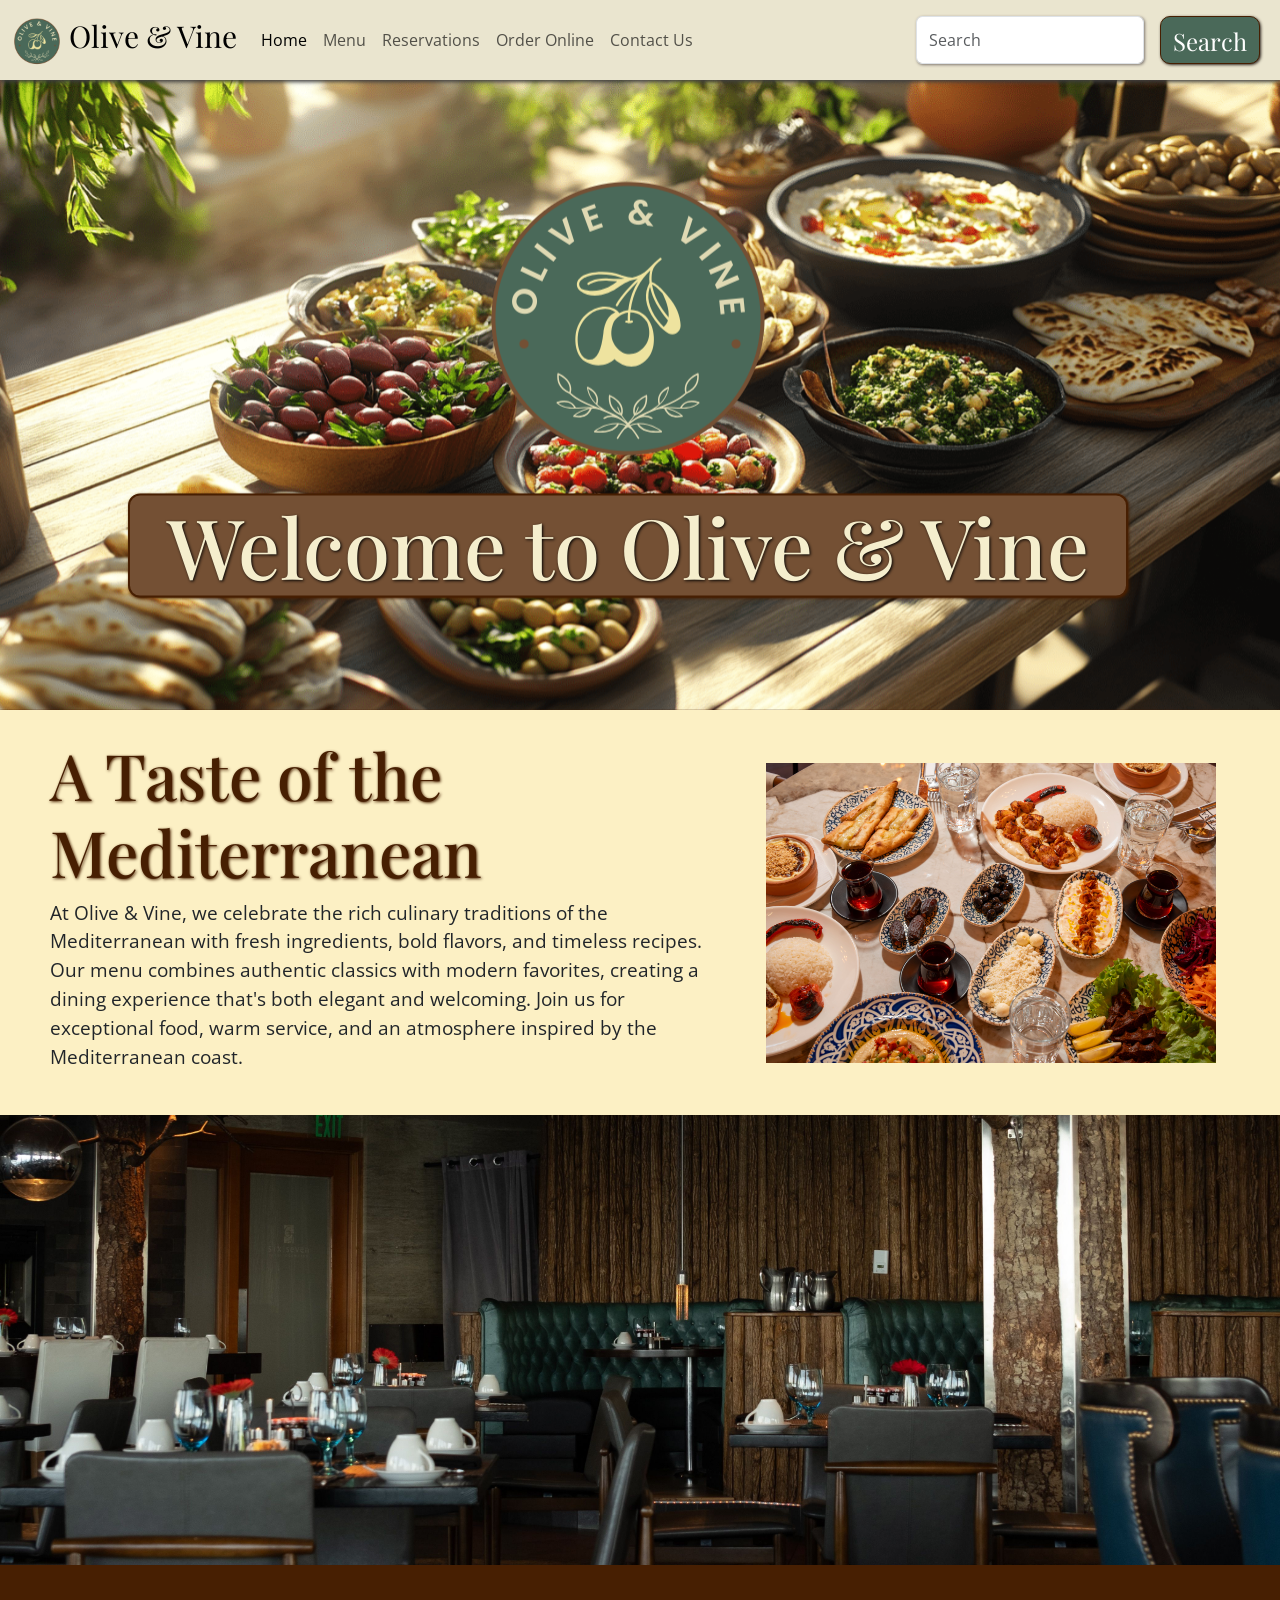
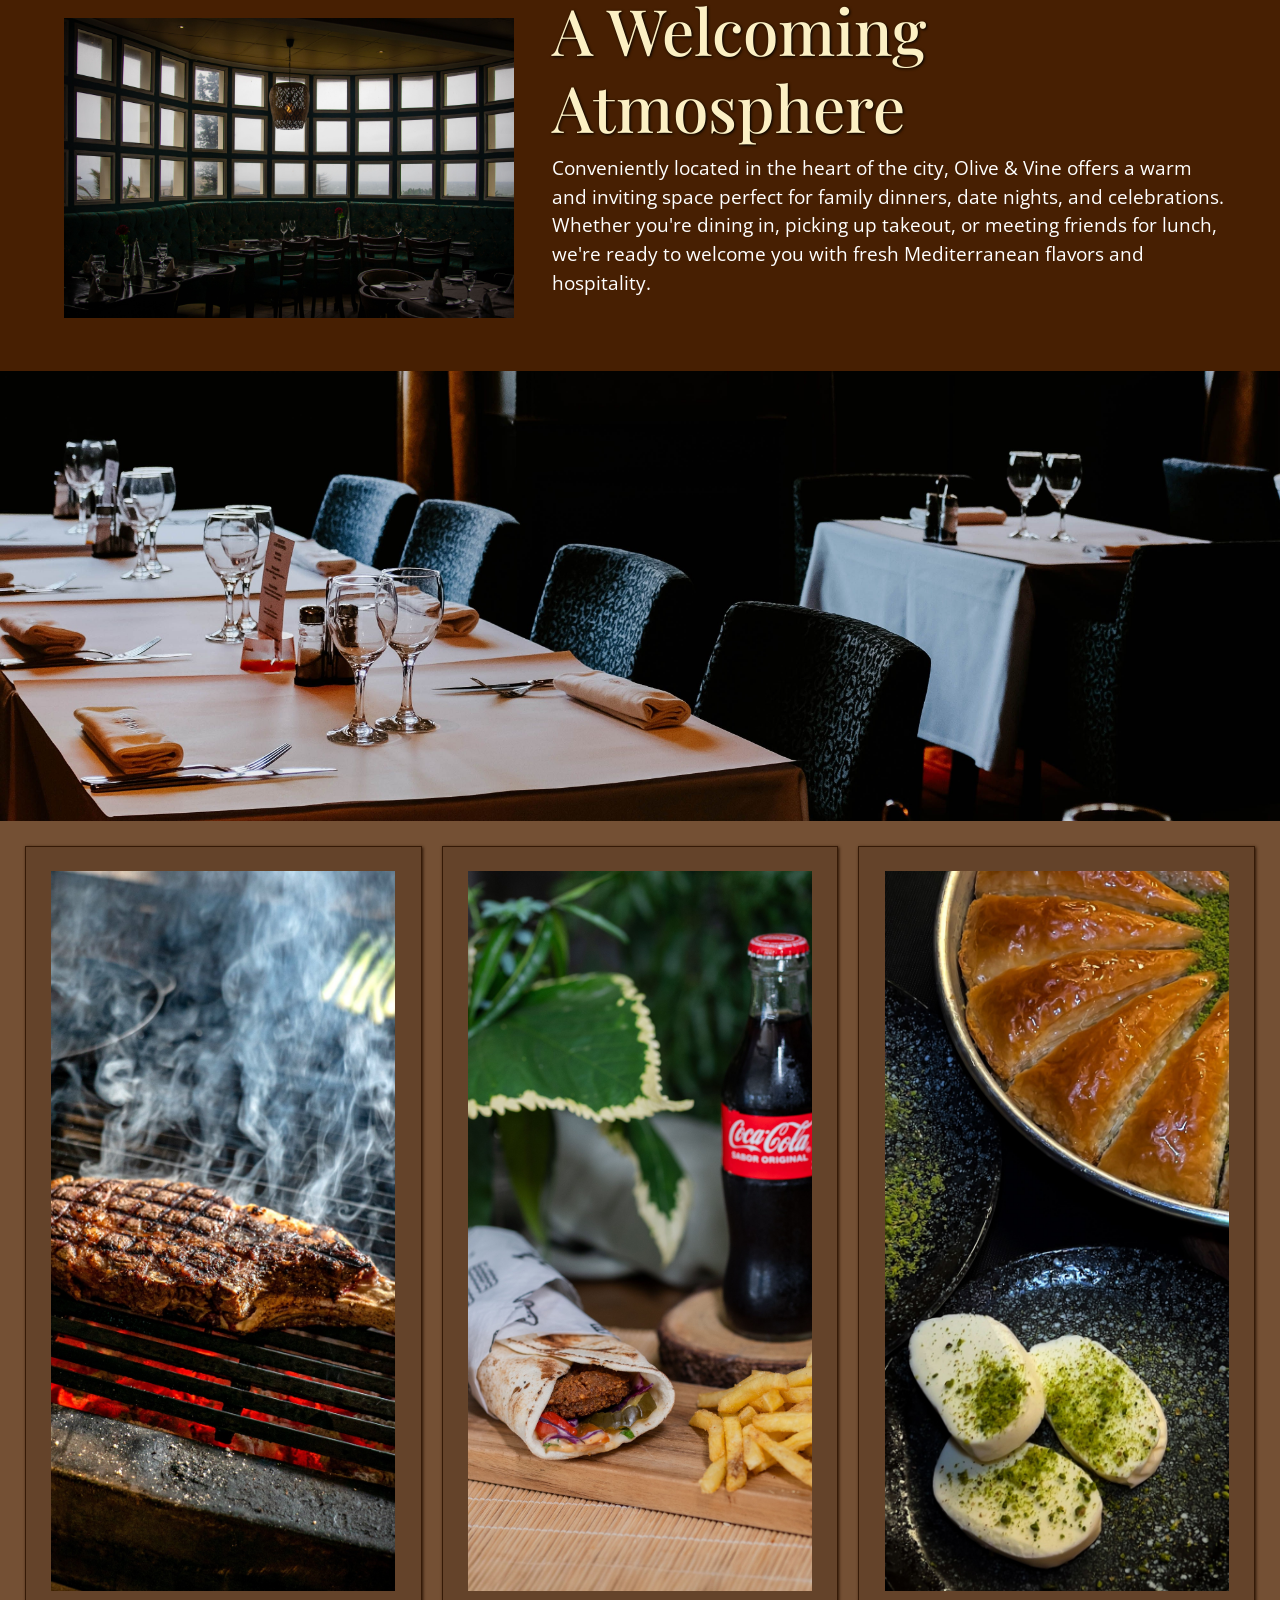
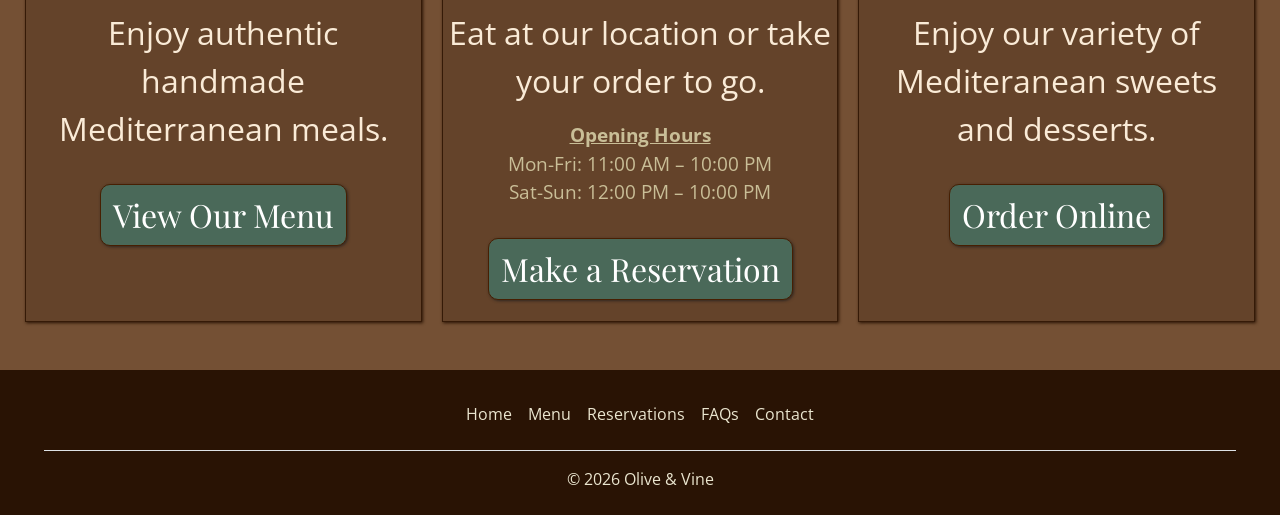
==== commit e4d85e6c: "Add footer" ====
--- a/index.html
+++ b/index.html
@@ -52,20 +52,32 @@
         </div>
     </nav>
 
-    <header>
-        <div class="container-fluid home-header">
-            <div class="row">
-                <div class="col-12">
-                    <div class="text-center logo">
-                        <img src="images/logo.png" class="img-fluid" alt="Olive & Vine Logo">
-                    </div>
+    <header class="container-fluid p-0 header">
+        <div id="home-carousel" class="carousel slide carousel-fade" data-bs-ride="carousel">
+            <div class="carousel-inner">
+                <div class="carousel-item active">
+                    <img src="images/home/home-header1.jpg" class="d-block w-100 hero-img" alt="Home Header">
+                </div>
+                <div class="carousel-item">
+                    <img src="images/restaurant/res6.jpg" class="d-block w-100 hero-img" alt="Home Header">
+                </div>
+                <div class="carousel-item">
+                    <img src="images/home/home-header3.jpg" class="d-block w-100 hero-img" alt="Home Header">
+                </div>
+                <div class="carousel-item">
+                    <img src="images/home/home-header4.jpg" class="d-block w-100 hero-img" alt="Home Header">
+                </div> 
+            </div>
+        </div>
+
+        <div class="row header-top">
+            <div class="col-12">
+                <div class="text-center logo">
+                    <img src="images/logo.png" class="img-fluid" alt="Olive & Vine Logo">
                 </div>
             </div>
-
-            <div class="row">
-                <div class="col-12 text-center">
-                    <h1>Welcome to Olive & Vine</h1>
-                </div>
+            <div class="col-12 text-center">
+                <h1>Welcome to Olive & Vine</h1>
             </div>
         </div>
     </header>
@@ -78,7 +90,7 @@
                     <p>At Olive & Vine, we celebrate the rich culinary traditions of the Mediterranean with fresh ingredients, bold flavors, and timeless recipes. Our menu combines authentic classics with modern favorites, creating a dining experience that's both elegant and welcoming. Join us for exceptional food, warm service, and an atmosphere inspired by the Mediterranean coast.</p>
                 </div>
                 <div class="col-12 col-md-5 pics">
-                    <img src="images/food1.jpg" class="img-fluid">
+                    <img src="images/home/food1.jpg" class="img-fluid">
                 </div>
             </div>
 
@@ -104,27 +116,48 @@
                 </div>
             </div>
 
-            <div class="row med">
+            <div class="row med pb-5">
                 <div class="col-12 col-md-4 text-center section">
-                    <img src="images/menu1.jpg" class="menu">
+                    <img src="images/home/menu1.jpg" class="menu">
                     <p>Enjoy authentic handmade Mediterranean meals.</p>
                     <a type="button" role="button" class="btn" href="menu.html">View Our Menu</a>
                 </div>
                 <div class="col-12 col-md-4 text-center section">
-                    <img src="images/menu2.jpg" class="menu">
+                    <img src="images/home/menu2.jpg" class="menu">
                     <p>Eat at our location or take your order to go.</p>
-                    <p id="hours"><u><b>Opening Hours</b></u><br/>Mon-Fri: 11:00 AM - 10:00 PM <br/>Sat-Sun: 12:00 PM - 10:00 PM</p>
+                    <p id="hours"><u><b>Opening Hours</b></u><br/>Mon-Fri: 11:00 AM – 10:00 PM <br/>Sat-Sun: 12:00 PM – 10:00 PM</p>
                     <a type="button" role="button" class="btn" href="reservation.html">Make a Reservation</a>
                 </div>
                 <div class="col-12 col-md-4 text-center section">
-                    <img src="images/menu3.jpg" class="menu">
+                    <img src="images/home/menu3.jpg" class="menu">
                     <p>Enjoy our variety of Mediteranean sweets and desserts.</p>
                     <a type="button" role="button" class="btn" href="order.html">Order Online</a>
                 </div>
             </div>
         </div>
     </main>
-
+    <div class="container-fluid py-2 footer">
+        <footer class="my-3 mx-3">
+            <ul class="nav justify-content-center pb-3 m-3 border-bottom">
+                <li class="nav-item">
+                    <a href="#" class="nav-link px-2 footer-text">Home</a>
+                </li>
+                <li class="nav-item">
+                    <a href="menu.html" class="nav-link px-2 footer-text">Menu</a>
+                </li>
+                <li class="nav-item">
+                    <a href="reservation.html" class="nav-link px-2 footer-text">Reservations</a>
+                </li>
+                <li class="nav-item">
+                    <a href="contact.html#faq-container" class="nav-link px-2 footer-text">FAQs</a>
+                </li>
+                <li class="nav-item">
+                    <a href="contact.html" class="nav-link px-2 footer-text">Contact</a>
+                </li>
+            </ul>
+            <p class="text-center footer-text">© 2026 Olive & Vine</p>
+        </footer>
+    </div>
     <script src="https://cdn.jsdelivr.net/npm/bootstrap@5.3.8/dist/js/bootstrap.bundle.min.js" integrity="sha384-FKyoEForCGlyvwx9Hj09JcYn3nv7wiPVlz7YYwJrWVcXK/BmnVDxM+D2scQbITxI" crossorigin="anonymous"></script>
 </body>
 </html>
--- a/styles/styles.css
+++ b/styles/styles.css
@@ -20,7 +20,7 @@
 }
 
 .navbar {
-    background-color: rgb(245, 238, 205);
+    background-color: rgb(234, 229, 207);
     box-shadow: 1px 2px 4px rgb(63, 62, 62);
 }
 
@@ -28,14 +28,19 @@
     font-family: "Playfair Display", serif;
     color: rgb(245, 238, 205);
     text-shadow: 1px 1px 3px black;
-    font-size: max(32px, 6.5vw);
+    font-size: max(34px, 6.5vw);
 }
 
 h2 {
     font-family: "Playfair Display", serif;
     color: rgb(71, 31, 2);
-    text-shadow: 1px 1px 3px rgb(71, 31, 2);
-    font-size: max(24px, 5vw);
+    text-shadow: 1px 1px 2em rgb(71, 31, 2);
+    font-size: max(32px, 5vw);
+}
+
+h3 {
+    font-family: "Playfair Display", serif;
+    padding-top: 1em;
 }
 
 .logo {
@@ -45,11 +50,12 @@
 
 .container {
     background-color: rgb(245, 238, 205);
-    padding: 1%;
 }
 
 .alert {
-    background-color: rgba(213, 249, 213, 0.816);
+    background-color: rgba(234, 246, 178, 0.862);
+    border-radius: 0px;
+    width: 100vw;
 }
 
 .badge {
@@ -76,4 +82,16 @@
     color: rgb(245, 238, 205);
     border-color: rgb(71, 31, 2);
     box-shadow: 1px 1px 3px rgb(48, 39, 33);
+}
+
+.footer {
+    background-color: rgb(41, 19, 4);
+}
+
+.footer-text {
+    color: rgb(234, 229, 207);
+}
+
+.nav-link:hover {
+    color: rgb(116, 80, 52);
 }
--- a/styles/home.css
+++ b/styles/home.css
@@ -1,20 +1,31 @@
-header {
-    padding: 3%;
-    background-image: url(../images/home-header.jpg);
-    background-size: cover;
-    background-position: center;
-    background-repeat: no-repeat;
+.header {
+    position: relative;
+}
+
+.hero-img {
+    height: 70vh;
+    object-fit: cover;
+}
+
+.header-top {
+    position: absolute;
+    top: 48%;
+    left: 50%;
+    transform: translate(-50%, -50%);
+    width: 100vw;
+    z-index: 10;
 }
 
 .logo {
     padding-bottom: 3vh;
 }
 
-h1 {
-    background-color: rgb(116, 80, 52);
+.header-top h1 {
+    background-color: rgba(116, 80, 52);
     border: solid 2px rgb(71, 31, 2);
-    border-radius: 8px;
+    border-radius: 12px;
     box-shadow: 1px 1px 3px rgb(71, 31, 2);
+    margin: 0 10vw;
 }
 
 .light {
@@ -55,7 +66,9 @@
 }
 
 .section {
-    background-color: rgb(71, 31, 2);
+    background-color: rgb(100, 67, 42);
+    box-shadow: 1px 1px 3px rgb(41, 19, 4);
+    border: solid 1px rgb(53, 26, 7);;
     min-width: 350px;
     flex: 1;
     padding: .5%;
